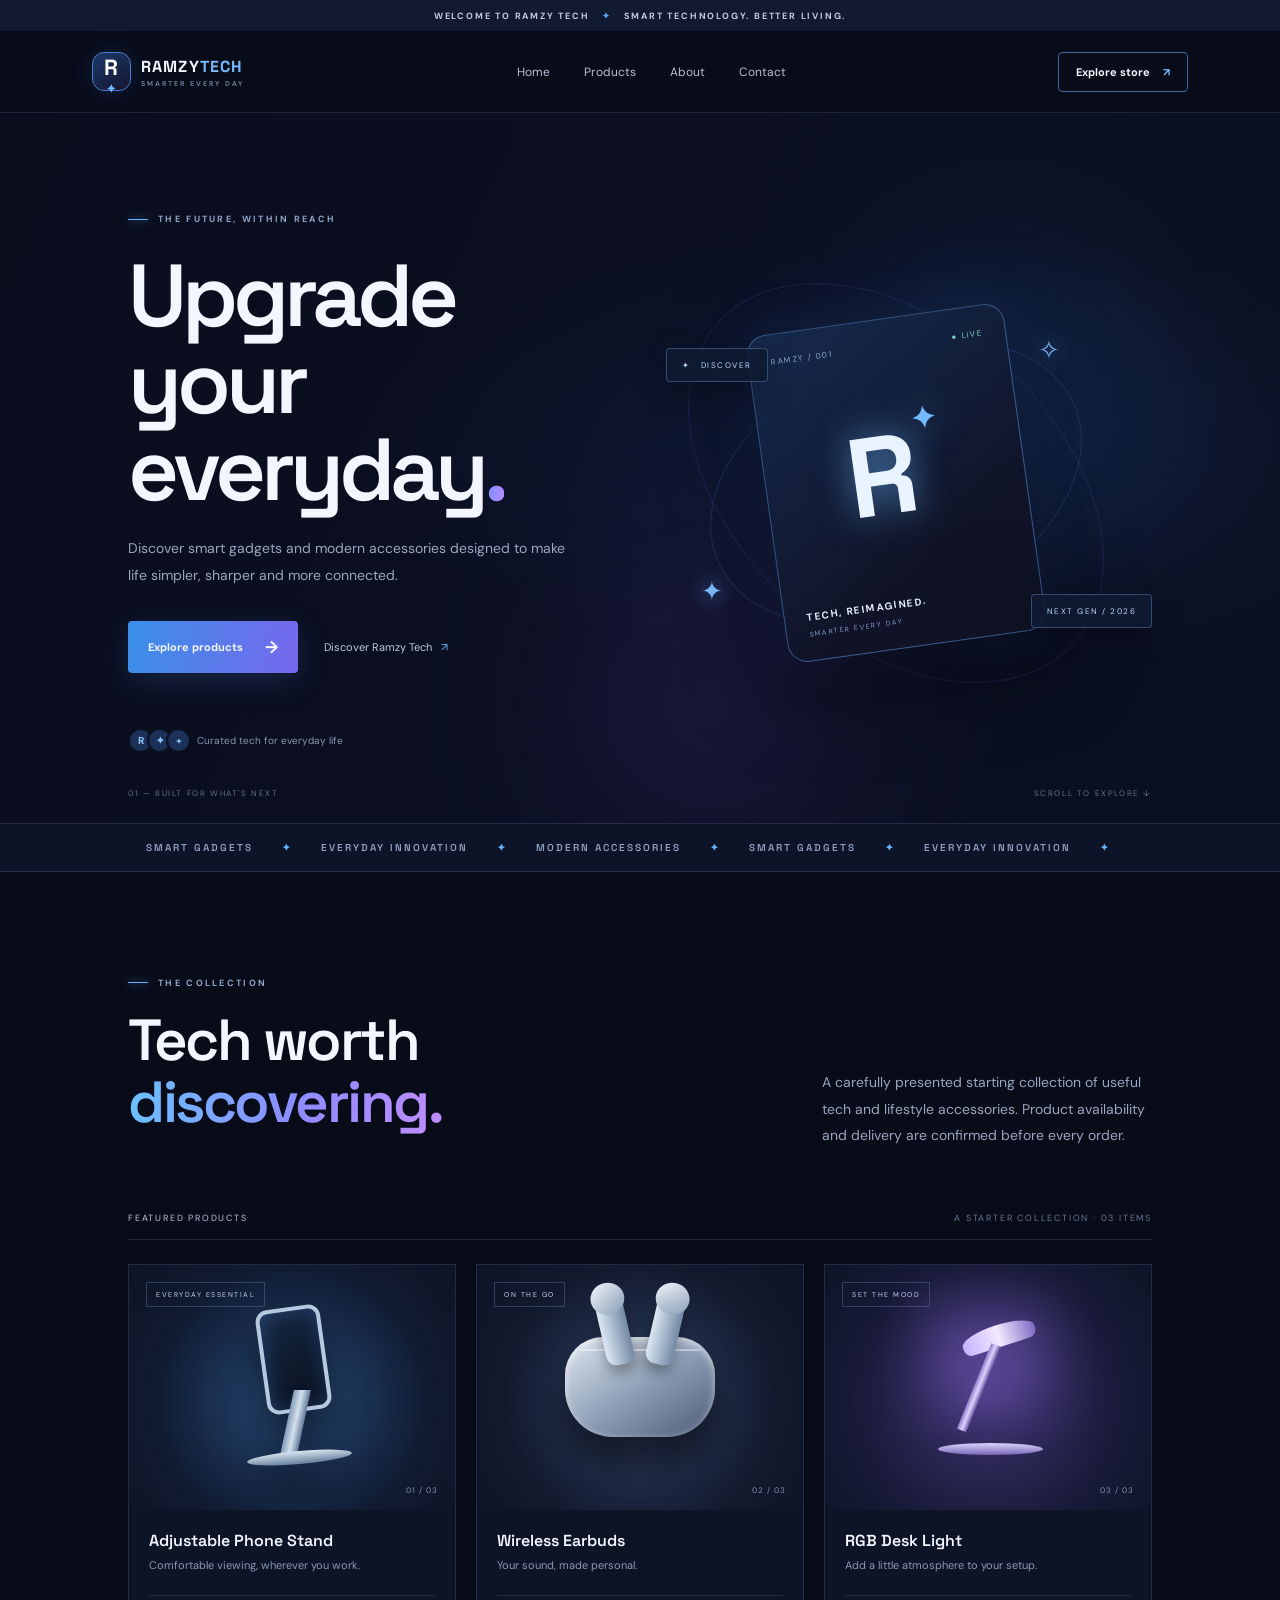
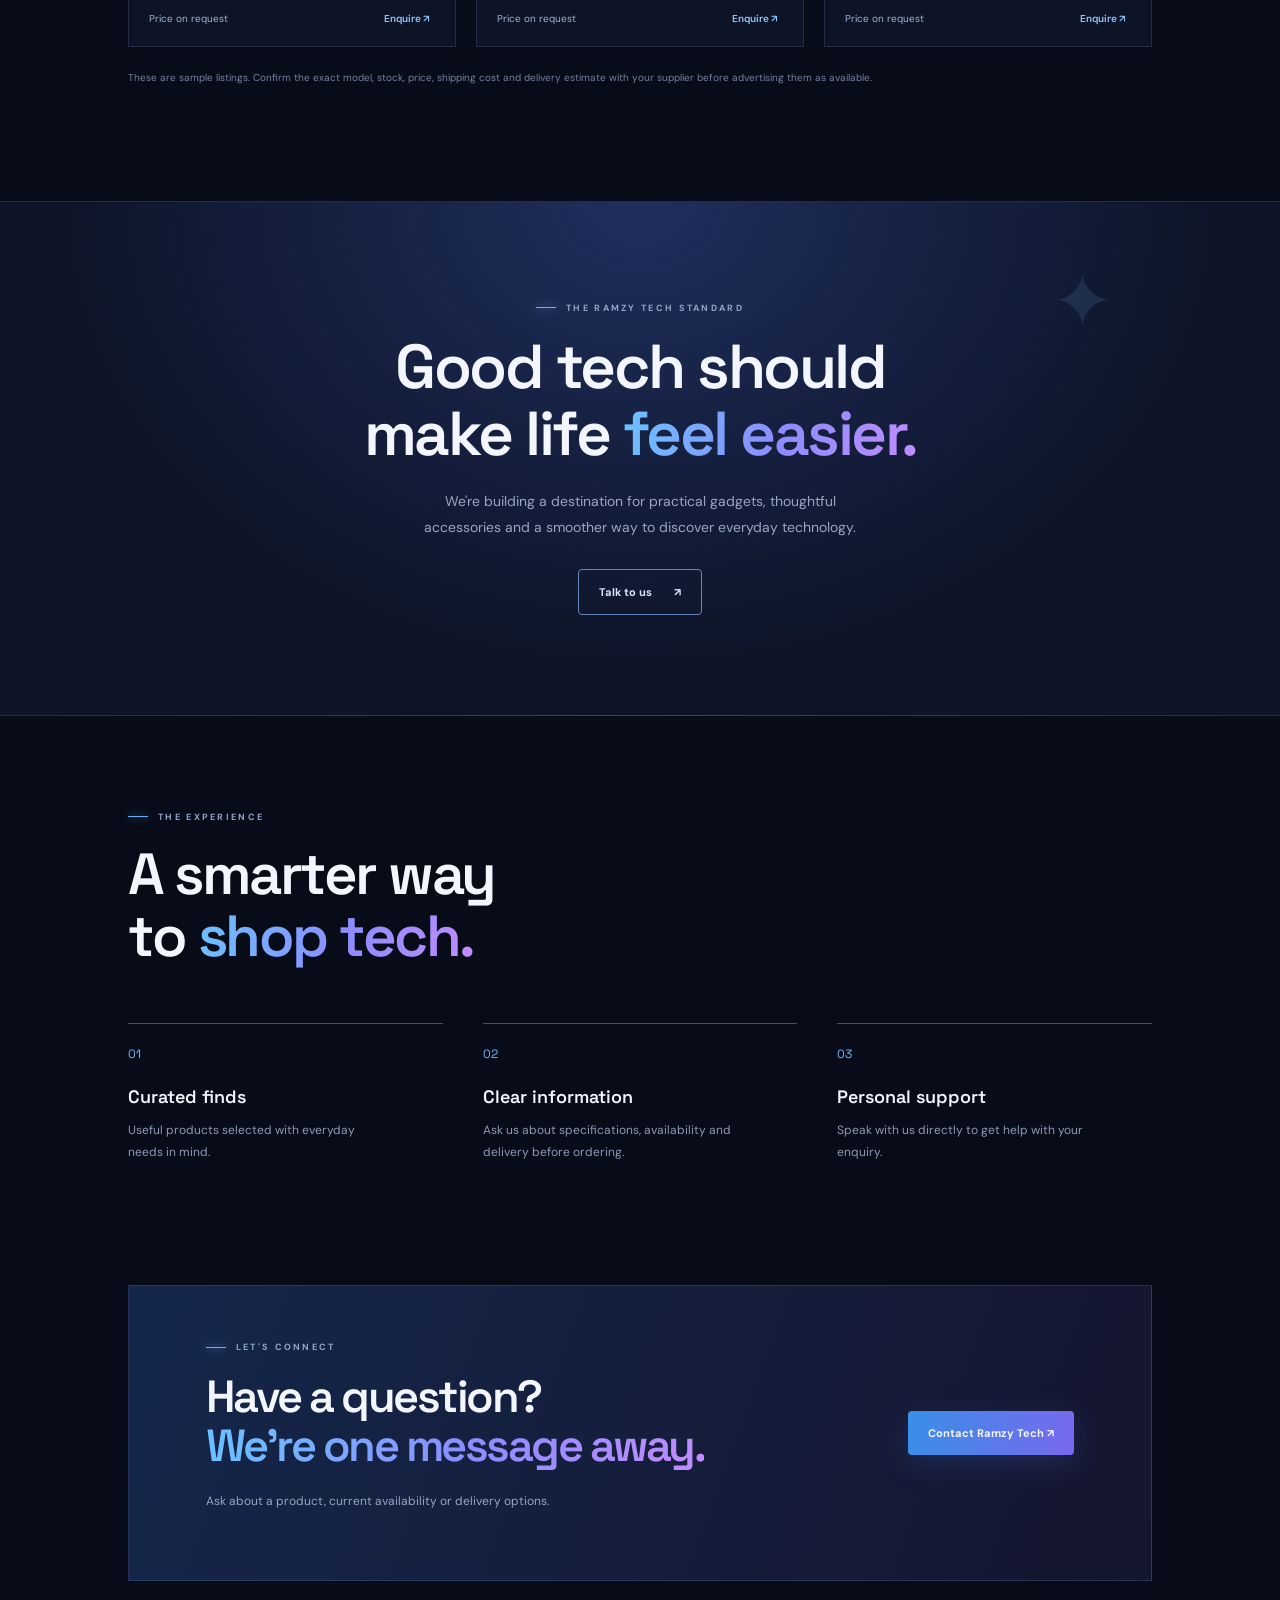
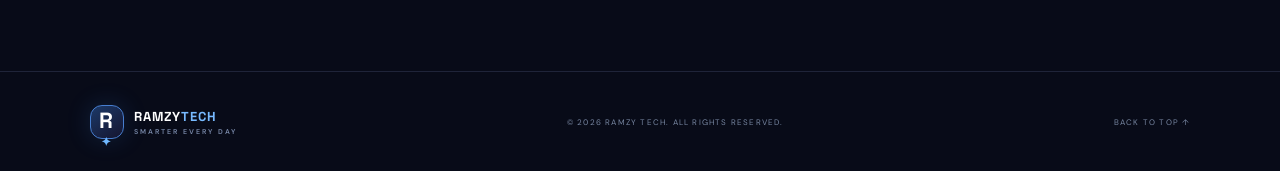
==== index.html @ 42035595 "Add files via upload" ====
<!DOCTYPE html>
<html lang="en">
<head>
  <meta charset="UTF-8">
  <meta name="viewport" content="width=device-width, initial-scale=1.0">
  <meta name="theme-color" content="#080b18">
  <meta name="description" content="Ramzy Tech — smart technology, better living. Discover useful gadgets and modern tech accessories.">
  <title>RAMZY TECH — Smart Technology. Better Living.</title>
  <link rel="preconnect" href="https://fonts.googleapis.com">
  <link rel="preconnect" href="https://fonts.gstatic.com" crossorigin>
  <link href="https://fonts.googleapis.com/css2?family=DM+Sans:wght@400;500;600;700&family=Space+Grotesk:wght@400;500;600;700&display=swap" rel="stylesheet">
  <link rel="stylesheet" href="styles.css">
</head>
<body>
  <div class="announcement">WELCOME TO RAMZY TECH <span>✦</span> SMART TECHNOLOGY. BETTER LIVING.</div>
  <header class="site-header">
    <a class="brand" href="#home" aria-label="Ramzy Tech home">
      <span class="brand-mark">R<span>✦</span></span>
      <span>RAMZY<span class="brand-light">TECH</span><small>SMARTER EVERY DAY</small></span>
    </a>
    <button class="menu-toggle" id="menuToggle" aria-label="Open navigation">☰</button>
    <nav id="navLinks">
      <a href="#home">Home</a><a href="#products">Products</a><a href="#about">About</a><a href="#contact">Contact</a>
    </nav>
    <a class="header-cta" href="#products">Explore store <span>↗</span></a>
  </header>

  <main>
    <section class="hero" id="home">
      <div class="hero-glow glow-one"></div><div class="hero-glow glow-two"></div>
      <div class="hero-copy">
        <div class="eyebrow"><i></i> THE FUTURE, WITHIN REACH</div>
        <h1>Upgrade your<br>everyday<span class="gradient-text">.</span></h1>
        <p>Discover smart gadgets and modern accessories designed to make life simpler, sharper and more connected.</p>
        <div class="hero-actions"><a class="btn btn-primary" href="#products">Explore products <span>→</span></a><a class="text-link" href="#about">Discover Ramzy Tech <span>↗</span></a></div>
        <div class="hero-proof"><div class="proof-avatars"><b>R</b><b>✦</b><b>+</b></div><span>Curated tech for everyday life</span></div>
      </div>
      <div class="hero-art" aria-label="Decorative futuristic technology illustration">
        <div class="orbit orbit-a"></div><div class="orbit orbit-b"></div>
        <div class="device-card device-main"><div class="device-top"><span>RAMZY / 001</span><span class="live-dot">● LIVE</span></div><div class="device-symbol">R<span>✦</span></div><div class="device-bottom"><strong>TECH, REIMAGINED.</strong><small>SMARTER EVERY DAY</small></div></div>
        <div class="floating-chip chip-one">✦ &nbsp; DISCOVER</div><div class="floating-chip chip-two">NEXT GEN / 2026</div>
        <div class="spark spark-one">✧</div><div class="spark spark-two">✦</div>
      </div>
      <div class="hero-bottom"><span>01 — BUILT FOR WHAT'S NEXT</span><span>SCROLL TO EXPLORE ↓</span></div>
    </section>

    <section class="ticker"><div>SMART GADGETS <b>✦</b> EVERYDAY INNOVATION <b>✦</b> MODERN ACCESSORIES <b>✦</b> SMART GADGETS <b>✦</b> EVERYDAY INNOVATION <b>✦</b></div></section>

    <section class="section products-section" id="products">
      <div class="section-heading"><div><div class="eyebrow"><i></i> THE COLLECTION</div><h2>Tech worth<br><span class="gradient-text">discovering.</span></h2></div><p>A carefully presented starting collection of useful tech and lifestyle accessories. Product availability and delivery are confirmed before every order.</p></div>
      <div class="filter-row"><span>FEATURED PRODUCTS</span><span class="filter-note">A STARTER COLLECTION · 03 ITEMS</span></div>
      <div class="product-grid" id="productGrid">
        <article class="product-card">
          <div class="product-image image-stand"><span class="product-tag">EVERYDAY ESSENTIAL</span><div class="stand-illustration"><div class="stand-phone"></div><div class="stand-neck"></div><div class="stand-base"></div></div><span class="image-index">01 / 03</span></div>
          <div class="product-info"><div><h3>Adjustable Phone Stand</h3><p>Comfortable viewing, wherever you work.</p></div><div class="product-foot"><span class="price">Price on request</span><button class="order-btn" data-product="Adjustable Phone Stand">Enquire ↗</button></div></div>
        </article>
        <article class="product-card">
          <div class="product-image image-earbuds"><span class="product-tag">ON THE GO</span><div class="earbud-case"><div class="case-shine"></div><div class="bud bud-left"></div><div class="bud bud-right"></div></div><span class="image-index">02 / 03</span></div>
          <div class="product-info"><div><h3>Wireless Earbuds</h3><p>Your sound, made personal.</p></div><div class="product-foot"><span class="price">Price on request</span><button class="order-btn" data-product="Wireless Earbuds">Enquire ↗</button></div></div>
        </article>
        <article class="product-card">
          <div class="product-image image-lamp"><span class="product-tag">SET THE MOOD</span><div class="lamp-illustration"><div class="lamp-glow"></div><div class="lamp-head"></div><div class="lamp-arm"></div><div class="lamp-foot"></div></div><span class="image-index">03 / 03</span></div>
          <div class="product-info"><div><h3>RGB Desk Light</h3><p>Add a little atmosphere to your setup.</p></div><div class="product-foot"><span class="price">Price on request</span><button class="order-btn" data-product="RGB Desk Light">Enquire ↗</button></div></div>
        </article>
      </div>
      <p class="catalogue-note">These are sample listings. Confirm the exact model, stock, price, shipping cost and delivery estimate with your supplier before advertising them as available.</p>
    </section>

    <section class="feature-band" id="about"><div class="feature-orb">✦</div><div class="eyebrow"><i></i> THE RAMZY TECH STANDARD</div><h2>Good tech should<br>make life <span class="gradient-text">feel easier.</span></h2><p>We're building a destination for practical gadgets, thoughtful accessories and a smoother way to discover everyday technology.</p><a class="btn btn-outline" href="#contact">Talk to us <span>↗</span></a></section>

    <section class="section values-section"><div class="eyebrow"><i></i> THE EXPERIENCE</div><h2>A smarter way<br>to <span class="gradient-text">shop tech.</span></h2><div class="value-grid"><div class="value"><span>01</span><h3>Curated finds</h3><p>Useful products selected with everyday needs in mind.</p></div><div class="value"><span>02</span><h3>Clear information</h3><p>Ask us about specifications, availability and delivery before ordering.</p></div><div class="value"><span>03</span><h3>Personal support</h3><p>Speak with us directly to get help with your enquiry.</p></div></div></section>

    <section class="contact-section" id="contact"><div><div class="eyebrow"><i></i> LET'S CONNECT</div><h2>Have a question?<br><span class="gradient-text">We're one message away.</span></h2><p>Ask about a product, current availability or delivery options.</p></div><a class="btn btn-primary contact-button" id="contactButton" href="#products">Contact Ramzy Tech ↗</a></section>
  </main>

  <footer><a class="brand footer-brand" href="#home"><span class="brand-mark">R<span>✦</span></span><span>RAMZY<span class="brand-light">TECH</span><small>SMARTER EVERY DAY</small></span></a><span>© <span id="year"></span> RAMZY TECH. ALL RIGHTS RESERVED.</span><a href="#home">BACK TO TOP ↑</a></footer>
  <script src="script.js"></script>
</body>
</html>
---- styles.css ----
:root{--bg:#080b18;--panel:#101629;--panel2:#121b33;--text:#f4f6ff;--muted:#9aa5bf;--blue:#55a8ff;--purple:#9b72ff;--line:rgba(169,190,255,.14);--font:'DM Sans',sans-serif;--display:'Space Grotesk',sans-serif}*{box-sizing:border-box}html{scroll-behavior:smooth}body{margin:0;background:var(--bg);color:var(--text);font-family:var(--font);overflow-x:hidden}a{color:inherit;text-decoration:none}.announcement{height:31px;display:flex;align-items:center;justify-content:center;gap:12px;background:#111a31;color:#c3cce2;font-size:9px;letter-spacing:1.8px;font-weight:700}.announcement span{color:var(--blue)}.site-header{height:82px;padding:0 7.2%;display:flex;align-items:center;justify-content:space-between;border-bottom:1px solid var(--line);position:relative;z-index:5;background:rgba(8,11,24,.92)}.brand{display:flex;align-items:center;gap:10px;font:700 16px var(--display);letter-spacing:1.1px}.brand-mark{height:39px;width:39px;border:1px solid #477ed0;border-radius:12px;display:grid;place-items:center;font-size:22px;color:#fff;background:linear-gradient(145deg,#1c3968,#15152f);box-shadow:0 0 24px #3578d633}.brand-mark span{color:#70b8ff;font-size:12px}.brand-light{color:#78baff}.brand small{display:block;font:600 7px var(--font);letter-spacing:2px;color:#7888a8;margin-top:2px}.site-header nav{display:flex;gap:34px;color:#b6c0d7;font-size:12px}.site-header nav a:hover,.text-link:hover{color:#79bdff}.header-cta{font-size:11px;font-weight:700;padding:12px 17px;border:1px solid #4266a1;border-radius:4px}.header-cta span{color:#78baff;margin-left:10px}.menu-toggle{display:none;background:none;border:0;color:white;font-size:23px}.hero{min-height:620px;padding:100px 10% 70px;position:relative;display:grid;grid-template-columns:1fr 1fr;align-items:center;overflow:hidden;background:radial-gradient(ellipse at 72% 48%,#162d5b66,transparent 43%),linear-gradient(115deg,#090d1c,#0b1022 55%,#0b1020)}.hero-copy{position:relative;z-index:2;max-width:550px}.eyebrow{font-size:9px;letter-spacing:2.3px;color:#8fa6ca;font-weight:700;display:flex;align-items:center;gap:10px}.eyebrow i{display:inline-block;width:20px;height:1px;background:#65b3ff;box-shadow:0 0 10px #65b3ff}.hero h1{font:600 clamp(54px,7vw,88px)/.99 var(--display);letter-spacing:-5px;margin:27px 0 22px}.gradient-text{background:linear-gradient(100deg,#69c2ff,#8d8cff 54%,#c18cff);-webkit-background-clip:text;background-clip:text;color:transparent}.hero-copy>p,.section-heading>p,.feature-band>p,.contact-section p{color:var(--muted);font-size:14px;line-height:1.9;max-width:440px}.hero-actions{display:flex;align-items:center;gap:26px;margin-top:32px}.btn{display:inline-flex;align-items:center;gap:22px;padding:15px 20px;font-size:11px;font-weight:700;border-radius:4px;transition:.2s}.btn-primary{background:linear-gradient(100deg,#398fe7,#7868ee);box-shadow:0 8px 30px #4b79e633}.btn-primary:hover{transform:translateY(-2px);box-shadow:0 12px 35px #4b79e655}.btn-primary span{font-size:17px}.text-link{font-size:11px;color:#c2cbe0}.text-link span{color:#75baff;margin-left:6px}.hero-proof{display:flex;align-items:center;gap:12px;margin-top:55px;color:#8997b2;font-size:10px}.proof-avatars{display:flex}.proof-avatars b{height:25px;width:25px;border-radius:50%;display:grid;place-items:center;background:#1c3158;border:2px solid #0b1020;margin-right:-6px;color:#8ecaff;font-size:10px}.hero-art{height:410px;position:relative;display:grid;place-items:center}.orbit{position:absolute;border:1px solid #5d8bd333;border-radius:50%;transform:rotate(-24deg)}.orbit-a{width:390px;height:260px}.orbit-b{width:480px;height:320px;transform:rotate(42deg);border-color:#9271ff24}.device-card{width:260px;height:330px;border:1px solid #6faeff66;border-radius:20px;background:linear-gradient(145deg,#182d52dd,#101326ee 70%);box-shadow:0 25px 90px #0009,0 0 55px #4e83ff2b;position:relative;z-index:1;display:flex;flex-direction:column;justify-content:space-between;padding:22px;transform:rotate(-8deg)}.device-top,.device-bottom{display:flex;justify-content:space-between;align-items:center;font-size:8px;letter-spacing:1.5px;color:#8ea8d1}.live-dot{color:#77d7bd}.device-symbol{font:700 112px var(--display);text-align:center;color:#e9f4ff;text-shadow:0 0 35px #70baff99}.device-symbol span{font-size:30px;color:#72baff;vertical-align:top}.device-bottom{display:block;color:#e6efff;font-size:10px}.device-bottom small{display:block;color:#7e9ac5;font-size:7px;margin-top:6px}.floating-chip{position:absolute;z-index:2;padding:11px 15px;border:1px solid #6e9bdb66;background:#101a31dd;border-radius:4px;font-size:8px;letter-spacing:1.5px;color:#b9d9ff;box-shadow:0 8px 30px #0005}.chip-one{top:70px;left:5%}.chip-two{bottom:60px;right:0}.spark{position:absolute;color:#7ebcff;text-shadow:0 0 20px #65aaff;font-size:26px}.spark-one{top:55px;right:18%}.spark-two{bottom:80px;left:12%}.hero-glow{position:absolute;width:240px;height:240px;border-radius:50%;filter:blur(100px);opacity:.16}.glow-one{background:#368dff;right:12%;top:20%}.glow-two{background:#9455ff;right:35%;bottom:0}.hero-bottom{position:absolute;bottom:25px;left:10%;right:10%;display:flex;justify-content:space-between;color:#61718e;font-size:8px;letter-spacing:1.6px}.ticker{overflow:hidden;border-block:1px solid var(--line);background:#0d1427;padding:17px 0;white-space:nowrap}.ticker div{font:600 10px var(--display);letter-spacing:2px;color:#8fa0c1;text-align:center}.ticker b{color:#66b7ff;margin:0 24px}.section{padding:105px 10%}.section-heading{display:flex;align-items:end;justify-content:space-between;gap:30px;margin-bottom:58px}.section h2,.feature-band h2,.contact-section h2{font:600 clamp(38px,5vw,58px)/1.08 var(--display);letter-spacing:-2.5px;margin:20px 0}.section-heading>p{max-width:330px;margin-bottom:5px}.filter-row{display:flex;justify-content:space-between;padding-bottom:15px;border-bottom:1px solid var(--line);font-size:9px;letter-spacing:1.8px;color:#b8c5df}.filter-note{color:#657794}.product-grid{display:grid;grid-template-columns:repeat(3,1fr);gap:20px;margin-top:24px}.product-card{background:#0d1425;border:1px solid var(--line);transition:.25s}.product-card:hover{transform:translateY(-5px);border-color:#5688c866}.product-image{height:245px;position:relative;overflow:hidden;display:grid;place-items:center;background:radial-gradient(circle at 50% 55%,#284c7b,#101a30 65%,#0d1425)}.product-tag{position:absolute;top:17px;left:17px;font-size:7px;letter-spacing:1.5px;color:#c1d7f8;border:1px solid #83aee644;padding:7px 9px}.image-index{position:absolute;bottom:15px;right:17px;color:#8192b0;font-size:8px;letter-spacing:1px}.stand-illustration{width:130px;height:160px;position:relative;filter:drop-shadow(0 20px 18px #0008)}.stand-phone{position:absolute;top:0;left:34px;width:65px;height:105px;border:4px solid #b5c9df;border-radius:12px;background:linear-gradient(145deg,#172944,#080e1b);transform:rotate(-8deg);box-shadow:inset 0 0 20px #5a9bff44}.stand-neck{position:absolute;width:17px;height:65px;background:linear-gradient(90deg,#829bb6,#d4e1ed,#627b99);left:60px;top:83px;transform:skew(-12deg)}.stand-base{position:absolute;bottom:3px;left:20px;width:105px;height:13px;border-radius:50%;background:linear-gradient(#d9e5f2,#667f9b);transform:rotate(-5deg)}.image-earbuds{background:radial-gradient(circle at 50% 55%,#34466b,#11192d 65%,#0d1425)}.earbud-case{height:100px;width:150px;border-radius:38px 38px 48px 48px;background:linear-gradient(145deg,#e0e8f1,#8798b1 55%,#4c5b76);position:relative;box-shadow:0 25px 35px #0008,inset 0 3px 8px #fff9}.case-shine{position:absolute;left:12px;right:12px;top:12px;height:2px;background:#fff9;border-radius:50%}.bud{position:absolute;top:-47px;width:28px;height:75px;border-radius:18px 18px 13px 13px;background:linear-gradient(90deg,#dce7f3,#7388a4);box-shadow:0 8px 14px #0005}.bud:before{content:"";position:absolute;top:-8px;left:-3px;width:34px;height:32px;border-radius:50%;background:linear-gradient(145deg,#f3f7fb,#879bb5)}.bud-left{left:35px;transform:rotate(-13deg)}.bud-right{right:35px;transform:rotate(13deg)}.image-lamp{background:radial-gradient(circle at 50% 55%,#3d326e,#171a37 65%,#0d1425)}.lamp-illustration{height:160px;width:150px;position:relative}.lamp-glow{position:absolute;width:120px;height:100px;top:0;left:15px;background:#a17aff55;filter:blur(28px)}.lamp-head{position:absolute;top:18px;left:48px;width:75px;height:22px;border-radius:50% 50% 8px 8px;background:linear-gradient(90deg,#c3b2ff,#f3e9ff,#7d6ac5);transform:rotate(-18deg)}.lamp-arm{position:absolute;top:38px;left:78px;width:10px;height:92px;background:linear-gradient(90deg,#8c7bc9,#ded2ff,#6456a0);transform:rotate(22deg);transform-origin:top}.lamp-foot{position:absolute;bottom:12px;left:25px;width:105px;height:12px;border-radius:50%;background:linear-gradient(#ded4ff,#7666b3)}.product-info{padding:20px}.product-info h3{font:600 16px var(--display);margin:0 0 7px}.product-info p{font-size:11px;color:#8998b4;margin:0}.product-foot{display:flex;justify-content:space-between;align-items:center;margin-top:23px;padding-top:15px;border-top:1px solid var(--line)}.price{font-size:10px;color:#9bb4d9}.order-btn{background:none;border:0;color:#8fc7ff;font:600 10px var(--font);cursor:pointer}.order-btn:hover{color:white}.catalogue-note{font-size:10px;color:#74839f;line-height:1.7;margin-top:22px}.feature-band{padding:100px 10%;text-align:center;position:relative;overflow:hidden;background:radial-gradient(ellipse at 50% 0%,#283c79aa,transparent 65%),#0d1427;border-block:1px solid var(--line)}.feature-band .eyebrow{justify-content:center}.feature-band h2{font-size:clamp(42px,5vw,62px)}.feature-band>p{margin:0 auto 28px}.feature-orb{position:absolute;right:13%;top:10%;font-size:75px;color:#78baff22}.btn-outline{border:1px solid #6486b9;color:#d5e6ff}.values-section{padding-top:95px;padding-bottom:110px}.value-grid{display:grid;grid-template-columns:repeat(3,1fr);gap:40px;margin-top:55px}.value{border-top:1px solid #3a5278;padding-top:18px}.value>span{color:#6fbaff;font:12px var(--display)}.value h3{font:600 18px var(--display);margin:22px 0 9px}.value p{font-size:12px;line-height:1.8;color:#8d9bb5;max-width:260px}.contact-section{margin:0 10% 90px;padding:55px 6%;background:linear-gradient(110deg,#14274b,#15152e);border:1px solid #5b7db544;display:flex;align-items:center;justify-content:space-between;gap:30px}.contact-section h2{font-size:clamp(30px,4vw,45px)}.contact-section p{font-size:12px}.contact-button{white-space:nowrap}footer{min-height:100px;padding:25px 7%;border-top:1px solid var(--line);display:flex;align-items:center;justify-content:space-between;gap:20px;color:#7786a1;font-size:8px;letter-spacing:1.2px}.footer-brand{color:white}.footer-brand .brand-mark{width:34px;height:34px}.footer-brand>span:last-child{font-size:13px}@media(max-width:800px){.site-header{padding:0 5%;height:72px}.site-header nav{display:none;position:absolute;top:71px;left:0;right:0;padding:22px 6%;background:#0d1427;border-bottom:1px solid var(--line);flex-direction:column;gap:20px}.site-header nav.open{display:flex}.menu-toggle{display:block;margin-left:auto;margin-right:18px}.header-cta{padding:10px 12px;font-size:9px}.hero{padding:75px 7% 80px;grid-template-columns:1fr;min-height:auto}.hero h1{font-size:65px}.hero-art{height:350px;margin-top:25px}.hero-bottom{left:7%;right:7%}.section{padding:75px 7%}.section-heading{display:block;margin-bottom:38px}.section-heading>p{margin-top:20px}.product-grid{grid-template-columns:1fr;gap:18px}.product-image{height:270px}.value-grid{grid-template-columns:1fr;gap:25px;margin-top:35px}.contact-section{margin:0 7% 65px;padding:35px 7%;display:block}.contact-button{margin-top:15px}.feature-band{padding:80px 7%}footer{padding:25px 7%;flex-wrap:wrap}.footer-brand{width:100%}}@media(max-width:420px){.announcement{font-size:7px;letter-spacing:1px}.header-cta{display:none}.hero h1{font-size:56px;letter-spacing:-3px}.hero-actions{gap:15px;flex-wrap:wrap}.hero-art{transform:scale(.88);margin-left:-10px;margin-right:-10px}.hero-bottom{font-size:7px}.filter-note{font-size:7px}.contact-section h2{font-size:32px}}
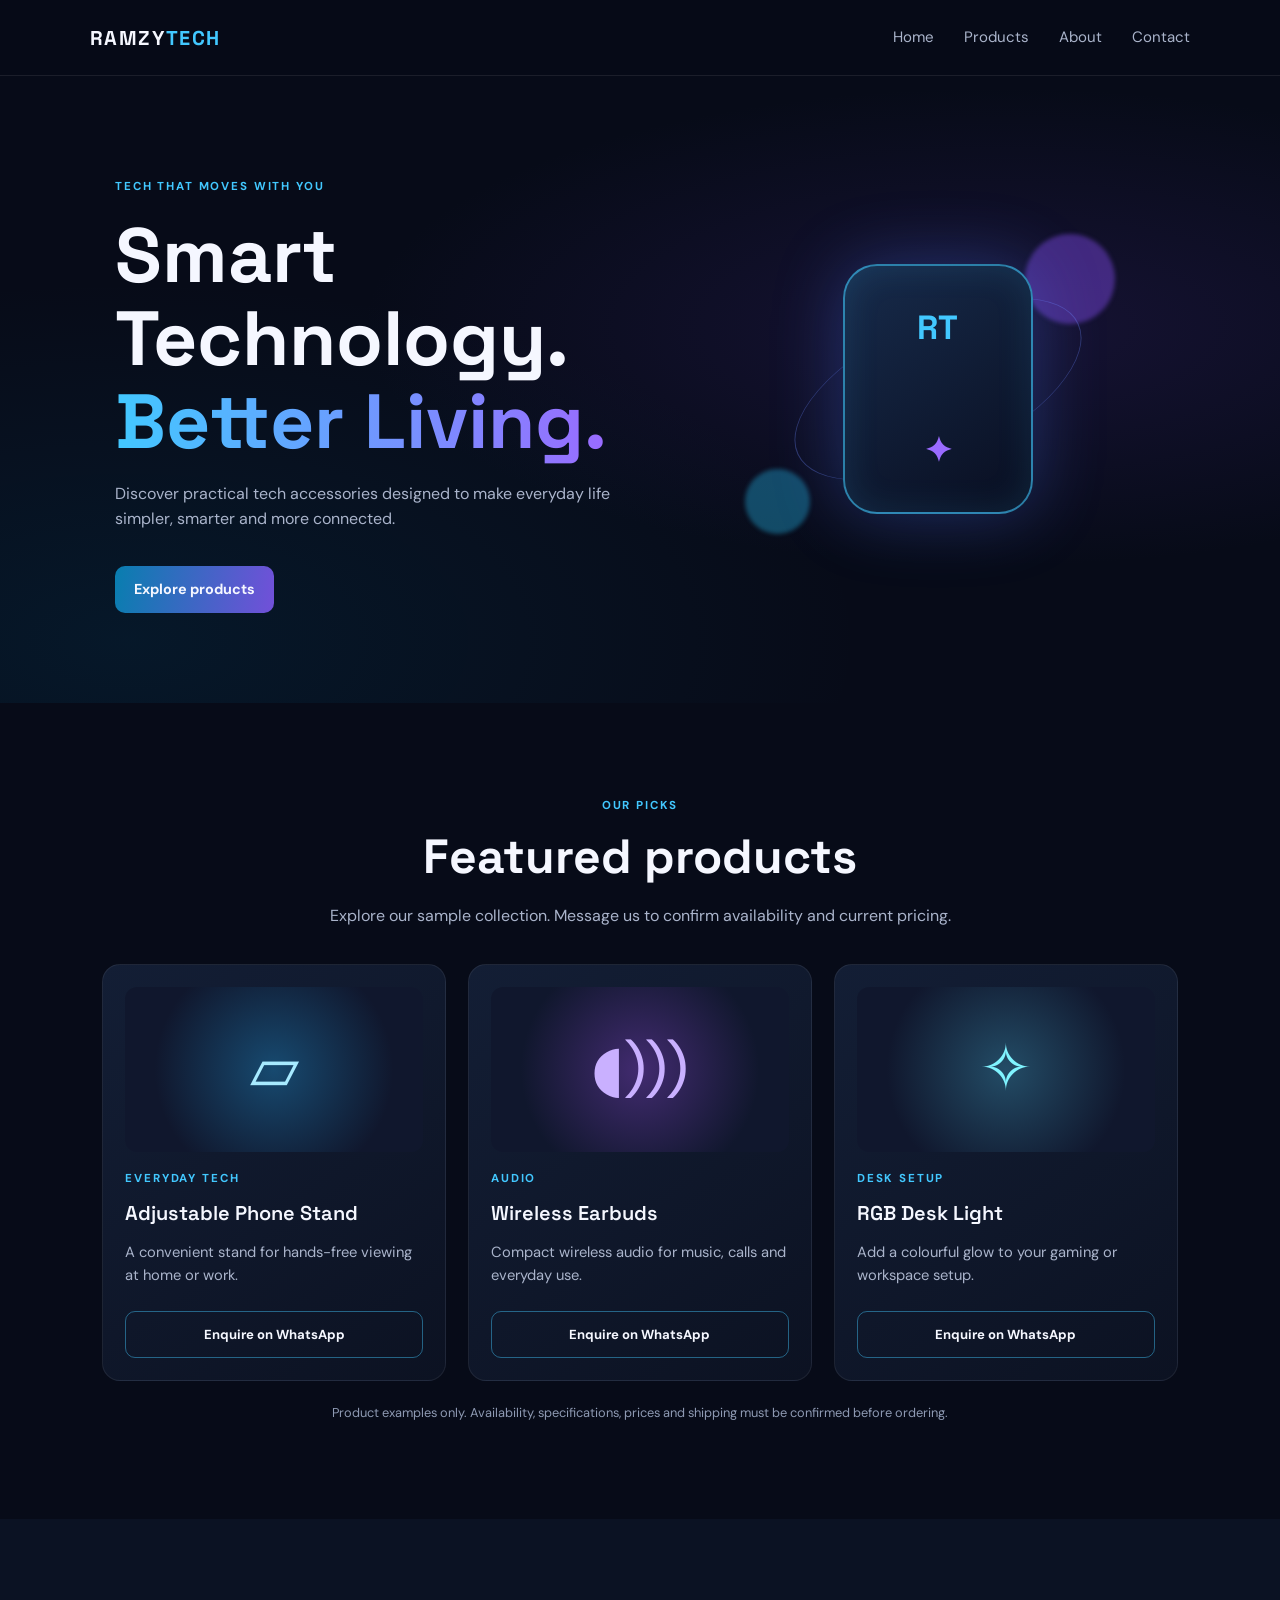
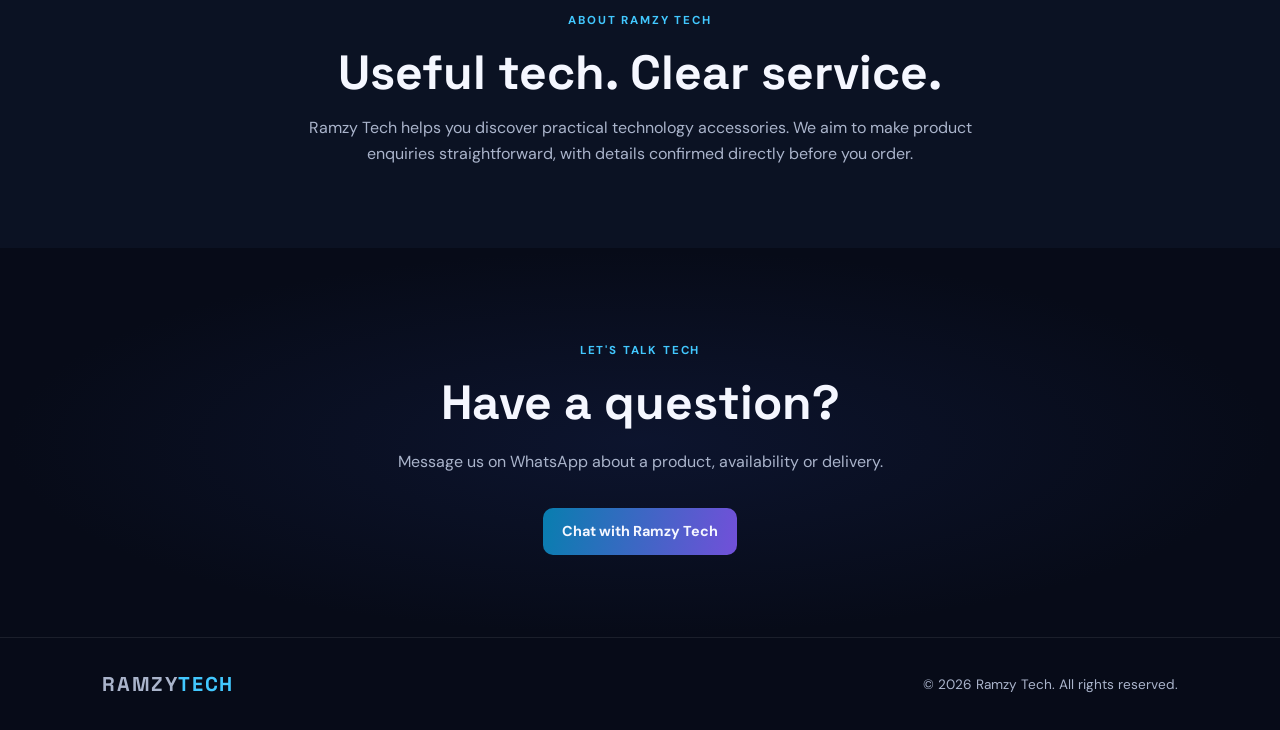
==== commit 0bf0d90e: "Add files via upload" ====
--- a/index.html
+++ b/index.html
@@ -3,77 +3,50 @@
 <head>
   <meta charset="UTF-8">
   <meta name="viewport" content="width=device-width, initial-scale=1.0">
-  <meta name="theme-color" content="#080b18">
-  <meta name="description" content="Ramzy Tech — smart technology, better living. Discover useful gadgets and modern tech accessories.">
-  <title>RAMZY TECH — Smart Technology. Better Living.</title>
-  <link rel="preconnect" href="https://fonts.googleapis.com">
-  <link rel="preconnect" href="https://fonts.gstatic.com" crossorigin>
-  <link href="https://fonts.googleapis.com/css2?family=DM+Sans:wght@400;500;600;700&family=Space+Grotesk:wght@400;500;600;700&display=swap" rel="stylesheet">
+  <meta name="description" content="Ramzy Tech — smart technology, better living. Explore useful tech accessories and enquire on WhatsApp.">
+  <title>Ramzy Tech | Smart Technology. Better Living.</title>
   <link rel="stylesheet" href="styles.css">
 </head>
 <body>
-  <div class="announcement">WELCOME TO RAMZY TECH <span>✦</span> SMART TECHNOLOGY. BETTER LIVING.</div>
   <header class="site-header">
-    <a class="brand" href="#home" aria-label="Ramzy Tech home">
-      <span class="brand-mark">R<span>✦</span></span>
-      <span>RAMZY<span class="brand-light">TECH</span><small>SMARTER EVERY DAY</small></span>
-    </a>
-    <button class="menu-toggle" id="menuToggle" aria-label="Open navigation">☰</button>
-    <nav id="navLinks">
+    <a class="brand" href="#home">RAMZY<span>TECH</span></a>
+    <button class="menu-toggle" aria-label="Toggle navigation" aria-expanded="false">☰</button>
+    <nav class="nav">
       <a href="#home">Home</a><a href="#products">Products</a><a href="#about">About</a><a href="#contact">Contact</a>
     </nav>
-    <a class="header-cta" href="#products">Explore store <span>↗</span></a>
   </header>
 
   <main>
     <section class="hero" id="home">
-      <div class="hero-glow glow-one"></div><div class="hero-glow glow-two"></div>
       <div class="hero-copy">
-        <div class="eyebrow"><i></i> THE FUTURE, WITHIN REACH</div>
-        <h1>Upgrade your<br>everyday<span class="gradient-text">.</span></h1>
-        <p>Discover smart gadgets and modern accessories designed to make life simpler, sharper and more connected.</p>
-        <div class="hero-actions"><a class="btn btn-primary" href="#products">Explore products <span>→</span></a><a class="text-link" href="#about">Discover Ramzy Tech <span>↗</span></a></div>
-        <div class="hero-proof"><div class="proof-avatars"><b>R</b><b>✦</b><b>+</b></div><span>Curated tech for everyday life</span></div>
+        <p class="eyebrow">TECH THAT MOVES WITH YOU</p>
+        <h1>Smart Technology.<br><span>Better Living.</span></h1>
+        <p>Discover practical tech accessories designed to make everyday life simpler, smarter and more connected.</p>
+        <a class="button primary" href="#products">Explore products</a>
       </div>
-      <div class="hero-art" aria-label="Decorative futuristic technology illustration">
-        <div class="orbit orbit-a"></div><div class="orbit orbit-b"></div>
-        <div class="device-card device-main"><div class="device-top"><span>RAMZY / 001</span><span class="live-dot">● LIVE</span></div><div class="device-symbol">R<span>✦</span></div><div class="device-bottom"><strong>TECH, REIMAGINED.</strong><small>SMARTER EVERY DAY</small></div></div>
-        <div class="floating-chip chip-one">✦ &nbsp; DISCOVER</div><div class="floating-chip chip-two">NEXT GEN / 2026</div>
-        <div class="spark spark-one">✧</div><div class="spark spark-two">✦</div>
+      <div class="hero-art" aria-label="Abstract futuristic technology illustration">
+        <div class="orb orb-one"></div><div class="orb orb-two"></div>
+        <div class="device">RT<span>✦</span></div>
+        <div class="orbit"></div>
       </div>
-      <div class="hero-bottom"><span>01 — BUILT FOR WHAT'S NEXT</span><span>SCROLL TO EXPLORE ↓</span></div>
     </section>
 
-    <section class="ticker"><div>SMART GADGETS <b>✦</b> EVERYDAY INNOVATION <b>✦</b> MODERN ACCESSORIES <b>✦</b> SMART GADGETS <b>✦</b> EVERYDAY INNOVATION <b>✦</b></div></section>
-
-    <section class="section products-section" id="products">
-      <div class="section-heading"><div><div class="eyebrow"><i></i> THE COLLECTION</div><h2>Tech worth<br><span class="gradient-text">discovering.</span></h2></div><p>A carefully presented starting collection of useful tech and lifestyle accessories. Product availability and delivery are confirmed before every order.</p></div>
-      <div class="filter-row"><span>FEATURED PRODUCTS</span><span class="filter-note">A STARTER COLLECTION · 03 ITEMS</span></div>
-      <div class="product-grid" id="productGrid">
-        <article class="product-card">
-          <div class="product-image image-stand"><span class="product-tag">EVERYDAY ESSENTIAL</span><div class="stand-illustration"><div class="stand-phone"></div><div class="stand-neck"></div><div class="stand-base"></div></div><span class="image-index">01 / 03</span></div>
-          <div class="product-info"><div><h3>Adjustable Phone Stand</h3><p>Comfortable viewing, wherever you work.</p></div><div class="product-foot"><span class="price">Price on request</span><button class="order-btn" data-product="Adjustable Phone Stand">Enquire ↗</button></div></div>
-        </article>
-        <article class="product-card">
-          <div class="product-image image-earbuds"><span class="product-tag">ON THE GO</span><div class="earbud-case"><div class="case-shine"></div><div class="bud bud-left"></div><div class="bud bud-right"></div></div><span class="image-index">02 / 03</span></div>
-          <div class="product-info"><div><h3>Wireless Earbuds</h3><p>Your sound, made personal.</p></div><div class="product-foot"><span class="price">Price on request</span><button class="order-btn" data-product="Wireless Earbuds">Enquire ↗</button></div></div>
-        </article>
-        <article class="product-card">
-          <div class="product-image image-lamp"><span class="product-tag">SET THE MOOD</span><div class="lamp-illustration"><div class="lamp-glow"></div><div class="lamp-head"></div><div class="lamp-arm"></div><div class="lamp-foot"></div></div><span class="image-index">03 / 03</span></div>
-          <div class="product-info"><div><h3>RGB Desk Light</h3><p>Add a little atmosphere to your setup.</p></div><div class="product-foot"><span class="price">Price on request</span><button class="order-btn" data-product="RGB Desk Light">Enquire ↗</button></div></div>
-        </article>
+    <section class="section" id="products">
+      <div class="section-heading"><p class="eyebrow">OUR PICKS</p><h2>Featured products</h2><p>Explore our sample collection. Message us to confirm availability and current pricing.</p></div>
+      <div class="product-grid">
+        <article class="product-card"><div class="product-art stand">▱</div><p class="tag">EVERYDAY TECH</p><h3>Adjustable Phone Stand</h3><p>A convenient stand for hands-free viewing at home or work.</p><a class="button enquire" data-product="Adjustable Phone Stand" href="#">Enquire on WhatsApp</a></article>
+        <article class="product-card"><div class="product-art buds">◖)))</div><p class="tag">AUDIO</p><h3>Wireless Earbuds</h3><p>Compact wireless audio for music, calls and everyday use.</p><a class="button enquire" data-product="Wireless Earbuds" href="#">Enquire on WhatsApp</a></article>
+        <article class="product-card"><div class="product-art lamp">✧</div><p class="tag">DESK SETUP</p><h3>RGB Desk Light</h3><p>Add a colourful glow to your gaming or workspace setup.</p><a class="button enquire" data-product="RGB Desk Light" href="#">Enquire on WhatsApp</a></article>
       </div>
-      <p class="catalogue-note">These are sample listings. Confirm the exact model, stock, price, shipping cost and delivery estimate with your supplier before advertising them as available.</p>
+      <p class="notice">Product examples only. Availability, specifications, prices and shipping must be confirmed before ordering.</p>
     </section>
 
-    <section class="feature-band" id="about"><div class="feature-orb">✦</div><div class="eyebrow"><i></i> THE RAMZY TECH STANDARD</div><h2>Good tech should<br>make life <span class="gradient-text">feel easier.</span></h2><p>We're building a destination for practical gadgets, thoughtful accessories and a smoother way to discover everyday technology.</p><a class="btn btn-outline" href="#contact">Talk to us <span>↗</span></a></section>
+    <section class="section about" id="about"><p class="eyebrow">ABOUT RAMZY TECH</p><h2>Useful tech. Clear service.</h2><p>Ramzy Tech helps you discover practical technology accessories. We aim to make product enquiries straightforward, with details confirmed directly before you order.</p></section>
 
-    <section class="section values-section"><div class="eyebrow"><i></i> THE EXPERIENCE</div><h2>A smarter way<br>to <span class="gradient-text">shop tech.</span></h2><div class="value-grid"><div class="value"><span>01</span><h3>Curated finds</h3><p>Useful products selected with everyday needs in mind.</p></div><div class="value"><span>02</span><h3>Clear information</h3><p>Ask us about specifications, availability and delivery before ordering.</p></div><div class="value"><span>03</span><h3>Personal support</h3><p>Speak with us directly to get help with your enquiry.</p></div></div></section>
-
-    <section class="contact-section" id="contact"><div><div class="eyebrow"><i></i> LET'S CONNECT</div><h2>Have a question?<br><span class="gradient-text">We're one message away.</span></h2><p>Ask about a product, current availability or delivery options.</p></div><a class="btn btn-primary contact-button" id="contactButton" href="#products">Contact Ramzy Tech ↗</a></section>
+    <section class="section contact" id="contact"><p class="eyebrow">LET'S TALK TECH</p><h2>Have a question?</h2><p>Message us on WhatsApp about a product, availability or delivery.</p><a class="button primary" id="contact-whatsapp" href="#">Chat with Ramzy Tech</a></section>
   </main>
 
-  <footer><a class="brand footer-brand" href="#home"><span class="brand-mark">R<span>✦</span></span><span>RAMZY<span class="brand-light">TECH</span><small>SMARTER EVERY DAY</small></span></a><span>© <span id="year"></span> RAMZY TECH. ALL RIGHTS RESERVED.</span><a href="#home">BACK TO TOP ↑</a></footer>
+  <footer><a class="brand" href="#home">RAMZY<span>TECH</span></a><p>© <span id="year"></span> Ramzy Tech. All rights reserved.</p></footer>
   <script src="script.js"></script>
 </body>
-</html>+</html>
--- a/styles.css
+++ b/styles.css
@@ -1 +1,4 @@
- :root{--bg:#080b18;--panel:#101629;--panel2:#121b33;--text:#f4f6ff;--muted:#9aa5bf;--blue:#55a8ff;--purple:#9b72ff;--line:rgba(169,190,255,.14);--font:'DM Sans',sans-serif;--display:'Space Grotesk',sans-serif}*{box-sizing:border-box}html{scroll-behavior:smooth}body{margin:0;background:var(--bg);color:var(--text);font-family:var(--font);overflow-x:hidden}a{color:inherit;text-decoration:none}.announcement{height:31px;display:flex;align-items:center;justify-content:center;gap:12px;background:#111a31;color:#c3cce2;font-size:9px;letter-spacing:1.8px;font-weight:700}.announcement span{color:var(--blue)}.site-header{height:82px;padding:0 7.2%;display:flex;align-items:center;justify-content:space-between;border-bottom:1px solid var(--line);position:relative;z-index:5;background:rgba(8,11,24,.92)}.brand{display:flex;align-items:center;gap:10px;font:700 16px var(--display);letter-spacing:1.1px}.brand-mark{height:39px;width:39px;border:1px solid #477ed0;border-radius:12px;display:grid;place-items:center;font-size:22px;color:#fff;background:linear-gradient(145deg,#1c3968,#15152f);box-shadow:0 0 24px #3578d633}.brand-mark span{color:#70b8ff;font-size:12px}.brand-light{color:#78baff}.brand small{display:block;font:600 7px var(--font);letter-spacing:2px;color:#7888a8;margin-top:2px}.site-header nav{display:flex;gap:34px;color:#b6c0d7;font-size:12px}.site-header nav a:hover,.text-link:hover{color:#79bdff}.header-cta{font-size:11px;font-weight:700;padding:12px 17px;border:1px solid #4266a1;border-radius:4px}.header-cta span{color:#78baff;margin-left:10px}.menu-toggle{display:none;background:none;border:0;color:white;font-size:23px}.hero{min-height:620px;padding:100px 10% 70px;position:relative;display:grid;grid-template-columns:1fr 1fr;align-items:center;overflow:hidden;background:radial-gradient(ellipse at 72% 48%,#162d5b66,transparent 43%),linear-gradient(115deg,#090d1c,#0b1022 55%,#0b1020)}.hero-copy{position:relative;z-index:2;max-width:550px}.eyebrow{font-size:9px;letter-spacing:2.3px;color:#8fa6ca;font-weight:700;display:flex;align-items:center;gap:10px}.eyebrow i{display:inline-block;width:20px;height:1px;background:#65b3ff;box-shadow:0 0 10px #65b3ff}.hero h1{font:600 clamp(54px,7vw,88px)/.99 var(--display);letter-spacing:-5px;margin:27px 0 22px}.gradient-text{background:linear-gradient(100deg,#69c2ff,#8d8cff 54%,#c18cff);-webkit-background-clip:text;background-clip:text;color:transparent}.hero-copy>p,.section-heading>p,.feature-band>p,.contact-section p{color:var(--muted);font-size:14px;line-height:1.9;max-width:440px}.hero-actions{display:flex;align-items:center;gap:26px;margin-top:32px}.btn{display:inline-flex;align-items:center;gap:22px;padding:15px 20px;font-size:11px;font-weight:700;border-radius:4px;transition:.2s}.btn-primary{background:linear-gradient(100deg,#398fe7,#7868ee);box-shadow:0 8px 30px #4b79e633}.btn-primary:hover{transform:translateY(-2px);box-shadow:0 12px 35px #4b79e655}.btn-primary span{font-size:17px}.text-link{font-size:11px;color:#c2cbe0}.text-link span{color:#75baff;margin-left:6px}.hero-proof{display:flex;align-items:center;gap:12px;margin-top:55px;color:#8997b2;font-size:10px}.proof-avatars{display:flex}.proof-avatars b{height:25px;width:25px;border-radius:50%;display:grid;place-items:center;background:#1c3158;border:2px solid #0b1020;margin-right:-6px;color:#8ecaff;font-size:10px}.hero-art{height:410px;position:relative;display:grid;place-items:center}.orbit{position:absolute;border:1px solid #5d8bd333;border-radius:50%;transform:rotate(-24deg)}.orbit-a{width:390px;height:260px}.orbit-b{width:480px;height:320px;transform:rotate(42deg);border-color:#9271ff24}.device-card{width:260px;height:330px;border:1px solid #6faeff66;border-radius:20px;background:linear-gradient(145deg,#182d52dd,#101326ee 70%);box-shadow:0 25px 90px #0009,0 0 55px #4e83ff2b;position:relative;z-index:1;display:flex;flex-direction:column;justify-content:space-between;padding:22px;transform:rotate(-8deg)}.device-top,.device-bottom{display:flex;justify-content:space-between;align-items:center;font-size:8px;letter-spacing:1.5px;color:#8ea8d1}.live-dot{color:#77d7bd}.device-symbol{font:700 112px var(--display);text-align:center;color:#e9f4ff;text-shadow:0 0 35px #70baff99}.device-symbol span{font-size:30px;color:#72baff;vertical-align:top}.device-bottom{display:block;color:#e6efff;font-size:10px}.device-bottom small{display:block;color:#7e9ac5;font-size:7px;margin-top:6px}.floating-chip{position:absolute;z-index:2;padding:11px 15px;border:1px solid #6e9bdb66;background:#101a31dd;border-radius:4px;font-size:8px;letter-spacing:1.5px;color:#b9d9ff;box-shadow:0 8px 30px #0005}.chip-one{top:70px;left:5%}.chip-two{bottom:60px;right:0}.spark{position:absolute;color:#7ebcff;text-shadow:0 0 20px #65aaff;font-size:26px}.spark-one{top:55px;right:18%}.spark-two{bottom:80px;left:12%}.hero-glow{position:absolute;width:240px;height:240px;border-radius:50%;filter:blur(100px);opacity:.16}.glow-one{background:#368dff;right:12%;top:20%}.glow-two{background:#9455ff;right:35%;bottom:0}.hero-bottom{position:absolute;bottom:25px;left:10%;right:10%;display:flex;justify-content:space-between;color:#61718e;font-size:8px;letter-spacing:1.6px}.ticker{overflow:hidden;border-block:1px solid var(--line);background:#0d1427;padding:17px 0;white-space:nowrap}.ticker div{font:600 10px var(--display);letter-spacing:2px;color:#8fa0c1;text-align:center}.ticker b{color:#66b7ff;margin:0 24px}.section{padding:105px 10%}.section-heading{display:flex;align-items:end;justify-content:space-between;gap:30px;margin-bottom:58px}.section h2,.feature-band h2,.contact-section h2{font:600 clamp(38px,5vw,58px)/1.08 var(--display);letter-spacing:-2.5px;margin:20px 0}.section-heading>p{max-width:330px;margin-bottom:5px}.filter-row{display:flex;justify-content:space-between;padding-bottom:15px;border-bottom:1px solid var(--line);font-size:9px;letter-spacing:1.8px;color:#b8c5df}.filter-note{color:#657794}.product-grid{display:grid;grid-template-columns:repeat(3,1fr);gap:20px;margin-top:24px}.product-card{background:#0d1425;border:1px solid var(--line);transition:.25s}.product-card:hover{transform:translateY(-5px);border-color:#5688c866}.product-image{height:245px;position:relative;overflow:hidden;display:grid;place-items:center;background:radial-gradient(circle at 50% 55%,#284c7b,#101a30 65%,#0d1425)}.product-tag{position:absolute;top:17px;left:17px;font-size:7px;letter-spacing:1.5px;color:#c1d7f8;border:1px solid #83aee644;padding:7px 9px}.image-index{position:absolute;bottom:15px;right:17px;color:#8192b0;font-size:8px;letter-spacing:1px}.stand-illustration{width:130px;height:160px;position:relative;filter:drop-shadow(0 20px 18px #0008)}.stand-phone{position:absolute;top:0;left:34px;width:65px;height:105px;border:4px solid #b5c9df;border-radius:12px;background:linear-gradient(145deg,#172944,#080e1b);transform:rotate(-8deg);box-shadow:inset 0 0 20px #5a9bff44}.stand-neck{position:absolute;width:17px;height:65px;background:linear-gradient(90deg,#829bb6,#d4e1ed,#627b99);left:60px;top:83px;transform:skew(-12deg)}.stand-base{position:absolute;bottom:3px;left:20px;width:105px;height:13px;border-radius:50%;background:linear-gradient(#d9e5f2,#667f9b);transform:rotate(-5deg)}.image-earbuds{background:radial-gradient(circle at 50% 55%,#34466b,#11192d 65%,#0d1425)}.earbud-case{height:100px;width:150px;border-radius:38px 38px 48px 48px;background:linear-gradient(145deg,#e0e8f1,#8798b1 55%,#4c5b76);position:relative;box-shadow:0 25px 35px #0008,inset 0 3px 8px #fff9}.case-shine{position:absolute;left:12px;right:12px;top:12px;height:2px;background:#fff9;border-radius:50%}.bud{position:absolute;top:-47px;width:28px;height:75px;border-radius:18px 18px 13px 13px;background:linear-gradient(90deg,#dce7f3,#7388a4);box-shadow:0 8px 14px #0005}.bud:before{content:"";position:absolute;top:-8px;left:-3px;width:34px;height:32px;border-radius:50%;background:linear-gradient(145deg,#f3f7fb,#879bb5)}.bud-left{left:35px;transform:rotate(-13deg)}.bud-right{right:35px;transform:rotate(13deg)}.image-lamp{background:radial-gradient(circle at 50% 55%,#3d326e,#171a37 65%,#0d1425)}.lamp-illustration{height:160px;width:150px;position:relative}.lamp-glow{position:absolute;width:120px;height:100px;top:0;left:15px;background:#a17aff55;filter:blur(28px)}.lamp-head{position:absolute;top:18px;left:48px;width:75px;height:22px;border-radius:50% 50% 8px 8px;background:linear-gradient(90deg,#c3b2ff,#f3e9ff,#7d6ac5);transform:rotate(-18deg)}.lamp-arm{position:absolute;top:38px;left:78px;width:10px;height:92px;background:linear-gradient(90deg,#8c7bc9,#ded2ff,#6456a0);transform:rotate(22deg);transform-origin:top}.lamp-foot{position:absolute;bottom:12px;left:25px;width:105px;height:12px;border-radius:50%;background:linear-gradient(#ded4ff,#7666b3)}.product-info{padding:20px}.product-info h3{font:600 16px var(--display);margin:0 0 7px}.product-info p{font-size:11px;color:#8998b4;margin:0}.product-foot{display:flex;justify-content:space-between;align-items:center;margin-top:23px;padding-top:15px;border-top:1px solid var(--line)}.price{font-size:10px;color:#9bb4d9}.order-btn{background:none;border:0;color:#8fc7ff;font:600 10px var(--font);cursor:pointer}.order-btn:hover{color:white}.catalogue-note{font-size:10px;color:#74839f;line-height:1.7;margin-top:22px}.feature-band{padding:100px 10%;text-align:center;position:relative;overflow:hidden;background:radial-gradient(ellipse at 50% 0%,#283c79aa,transparent 65%),#0d1427;border-block:1px solid var(--line)}.feature-band .eyebrow{justify-content:center}.feature-band h2{font-size:clamp(42px,5vw,62px)}.feature-band>p{margin:0 auto 28px}.feature-orb{position:absolute;right:13%;top:10%;font-size:75px;color:#78baff22}.btn-outline{border:1px solid #6486b9;color:#d5e6ff}.values-section{padding-top:95px;padding-bottom:110px}.value-grid{display:grid;grid-template-columns:repeat(3,1fr);gap:40px;margin-top:55px}.value{border-top:1px solid #3a5278;padding-top:18px}.value>span{color:#6fbaff;font:12px var(--display)}.value h3{font:600 18px var(--display);margin:22px 0 9px}.value p{font-size:12px;line-height:1.8;color:#8d9bb5;max-width:260px}.contact-section{margin:0 10% 90px;padding:55px 6%;background:linear-gradient(110deg,#14274b,#15152e);border:1px solid #5b7db544;display:flex;align-items:center;justify-content:space-between;gap:30px}.contact-section h2{font-size:clamp(30px,4vw,45px)}.contact-section p{font-size:12px}.contact-button{white-space:nowrap}footer{min-height:100px;padding:25px 7%;border-top:1px solid var(--line);display:flex;align-items:center;justify-content:space-between;gap:20px;color:#7786a1;font-size:8px;letter-spacing:1.2px}.footer-brand{color:white}.footer-brand .brand-mark{width:34px;height:34px}.footer-brand>span:last-child{font-size:13px}@media(max-width:800px){.site-header{padding:0 5%;height:72px}.site-header nav{display:none;position:absolute;top:71px;left:0;right:0;padding:22px 6%;background:#0d1427;border-bottom:1px solid var(--line);flex-direction:column;gap:20px}.site-header nav.open{display:flex}.menu-toggle{display:block;margin-left:auto;margin-right:18px}.header-cta{padding:10px 12px;font-size:9px}.hero{padding:75px 7% 80px;grid-template-columns:1fr;min-height:auto}.hero h1{font-size:65px}.hero-art{height:350px;margin-top:25px}.hero-bottom{left:7%;right:7%}.section{padding:75px 7%}.section-heading{display:block;margin-bottom:38px}.section-heading>p{margin-top:20px}.product-grid{grid-template-columns:1fr;gap:18px}.product-image{height:270px}.value-grid{grid-template-columns:1fr;gap:25px;margin-top:35px}.contact-section{margin:0 7% 65px;padding:35px 7%;display:block}.contact-button{margin-top:15px}.feature-band{padding:80px 7%}footer{padding:25px 7%;flex-wrap:wrap}.footer-brand{width:100%}}@media(max-width:420px){.announcement{font-size:7px;letter-spacing:1px}.header-cta{display:none}.hero h1{font-size:56px;letter-spacing:-3px}.hero-actions{gap:15px;flex-wrap:wrap}.hero-art{transform:scale(.88);margin-left:-10px;margin-right:-10px}.hero-bottom{font-size:7px}.filter-note{font-size:7px}.contact-section h2{font-size:32px}}+@import url('https://fonts.googleapis.com/css2?family=DM+Sans:wght@400;500;600;700&family=Space+Grotesk:wght@500;600;700&display=swap');
+:root{--bg:#070b18;--panel:#10182b;--text:#f5f7ff;--muted:#aab4cb;--blue:#42c8ff;--purple:#9a6bff}
+*{box-sizing:border-box}html{scroll-behavior:smooth}body{margin:0;background:var(--bg);color:var(--text);font-family:'DM Sans',sans-serif;line-height:1.6}a{color:inherit;text-decoration:none}.site-header{height:76px;display:flex;align-items:center;justify-content:space-between;padding:0 7%;border-bottom:1px solid #ffffff15;background:#070b18eF;position:sticky;top:0;z-index:5;backdrop-filter:blur(14px)}.brand{font-family:'Space Grotesk',sans-serif;font-size:1.25rem;font-weight:700;letter-spacing:.08em}.brand span{color:var(--blue)}.nav{display:flex;gap:30px;color:var(--muted);font-size:.94rem}.nav a:hover{color:var(--blue)}.menu-toggle{display:none;background:none;border:0;color:white;font-size:1.6rem}.hero{min-height:570px;padding:90px 9%;display:grid;grid-template-columns:1.1fr .9fr;align-items:center;gap:40px;background:radial-gradient(ellipse at 78% 40%,#34216b55,transparent 45%),radial-gradient(ellipse at 10% 90%,#006c9b22,transparent 45%)}.eyebrow,.tag{color:var(--blue);font-weight:700;letter-spacing:.16em;font-size:.72rem}.hero h1{font:700 clamp(2.8rem,6vw,5rem)/1.08 'Space Grotesk',sans-serif;margin:18px 0}.hero h1 span{background:linear-gradient(90deg,var(--blue),var(--purple));-webkit-background-clip:text;background-clip:text;color:transparent}.hero-copy>p:not(.eyebrow){color:var(--muted);max-width:520px}.button{display:inline-flex;justify-content:center;align-items:center;padding:12px 19px;border:1px solid #42c8ff70;border-radius:10px;font-weight:700;font-size:.9rem;transition:.2s}.button:hover{transform:translateY(-2px);box-shadow:0 8px 30px #42c8ff25}.primary{background:linear-gradient(100deg,#087eaf,#7250d9);border:0;margin-top:18px}.hero-art{height:350px;position:relative;display:grid;place-items:center}.device{width:190px;height:250px;border:2px solid #42c8ff99;border-radius:34px;background:linear-gradient(145deg,#172b4b,#090e20);box-shadow:0 0 70px #4e7dff50,inset 0 0 35px #42c8ff20;display:grid;place-items:center;font:700 2.1rem 'Space Grotesk';color:var(--blue);z-index:2}.device span{color:var(--purple)}.orb{position:absolute;border-radius:50%;filter:blur(2px)}.orb-one{width:90px;height:90px;background:#8c52ff66;top:20px;right:50px}.orb-two{width:65px;height:65px;background:#28c8ff55;bottom:30px;left:35px}.orbit{position:absolute;width:310px;height:310px;border:1px solid #6c86ff55;border-radius:50%;transform:rotate(-25deg) scaleY(.45)}.section{padding:82px 8%;}.section-heading{text-align:center;max-width:650px;margin:0 auto 35px}.section h2{font:700 clamp(2rem,4vw,3rem) 'Space Grotesk';margin:8px 0 12px}.section-heading>p:last-child,.about>p:last-child,.contact>p:not(.eyebrow){color:var(--muted)}.product-grid{display:grid;grid-template-columns:repeat(3,1fr);gap:22px}.product-card{background:linear-gradient(145deg,#131e35,#0c1222);border:1px solid #ffffff12;border-radius:18px;padding:22px}.product-art{height:165px;border-radius:12px;display:grid;place-items:center;font-size:4rem;color:#a7eaff;background:radial-gradient(circle,#174a70,#10172d 70%);margin-bottom:18px}.buds{background:radial-gradient(circle,#422b70,#10172d 70%);color:#c9b0ff}.lamp{background:radial-gradient(circle,#234c66,#10172d 70%);color:#80f4ff}.product-card h3{font:600 1.25rem 'Space Grotesk';margin:4px 0}.product-card p:not(.tag){color:var(--muted);font-size:.92rem;min-height:48px}.enquire{margin-top:8px;width:100%;font-size:.82rem}.notice{color:#8e9ab3;font-size:.8rem;text-align:center;margin-top:22px}.about{background:#0b1223;text-align:center}.about>p:last-child{max-width:720px;margin:0 auto}.contact{text-align:center;background:radial-gradient(ellipse at center,#18275a55,transparent 70%)}footer{padding:30px 8%;display:flex;align-items:center;justify-content:space-between;border-top:1px solid #ffffff15;color:var(--muted);font-size:.85rem}footer p{margin:0}
+@media(max-width:760px){.site-header{height:66px;padding:0 5%}.menu-toggle{display:block}.nav{display:none;position:absolute;top:65px;left:0;right:0;padding:20px 7%;background:#0b1223;flex-direction:column;gap:16px;border-bottom:1px solid #ffffff20}.nav.open{display:flex}.hero{padding:65px 7%;grid-template-columns:1fr;text-align:center}.hero-copy>p:not(.eyebrow){margin:0 auto}.hero-art{height:270px}.device{width:150px;height:200px}.orbit{width:250px;height:250px}.section{padding:65px 6%}.product-grid{grid-template-columns:1fr}.product-card p:not(.tag){min-height:0}footer{flex-direction:column;gap:12px;text-align:center}}
